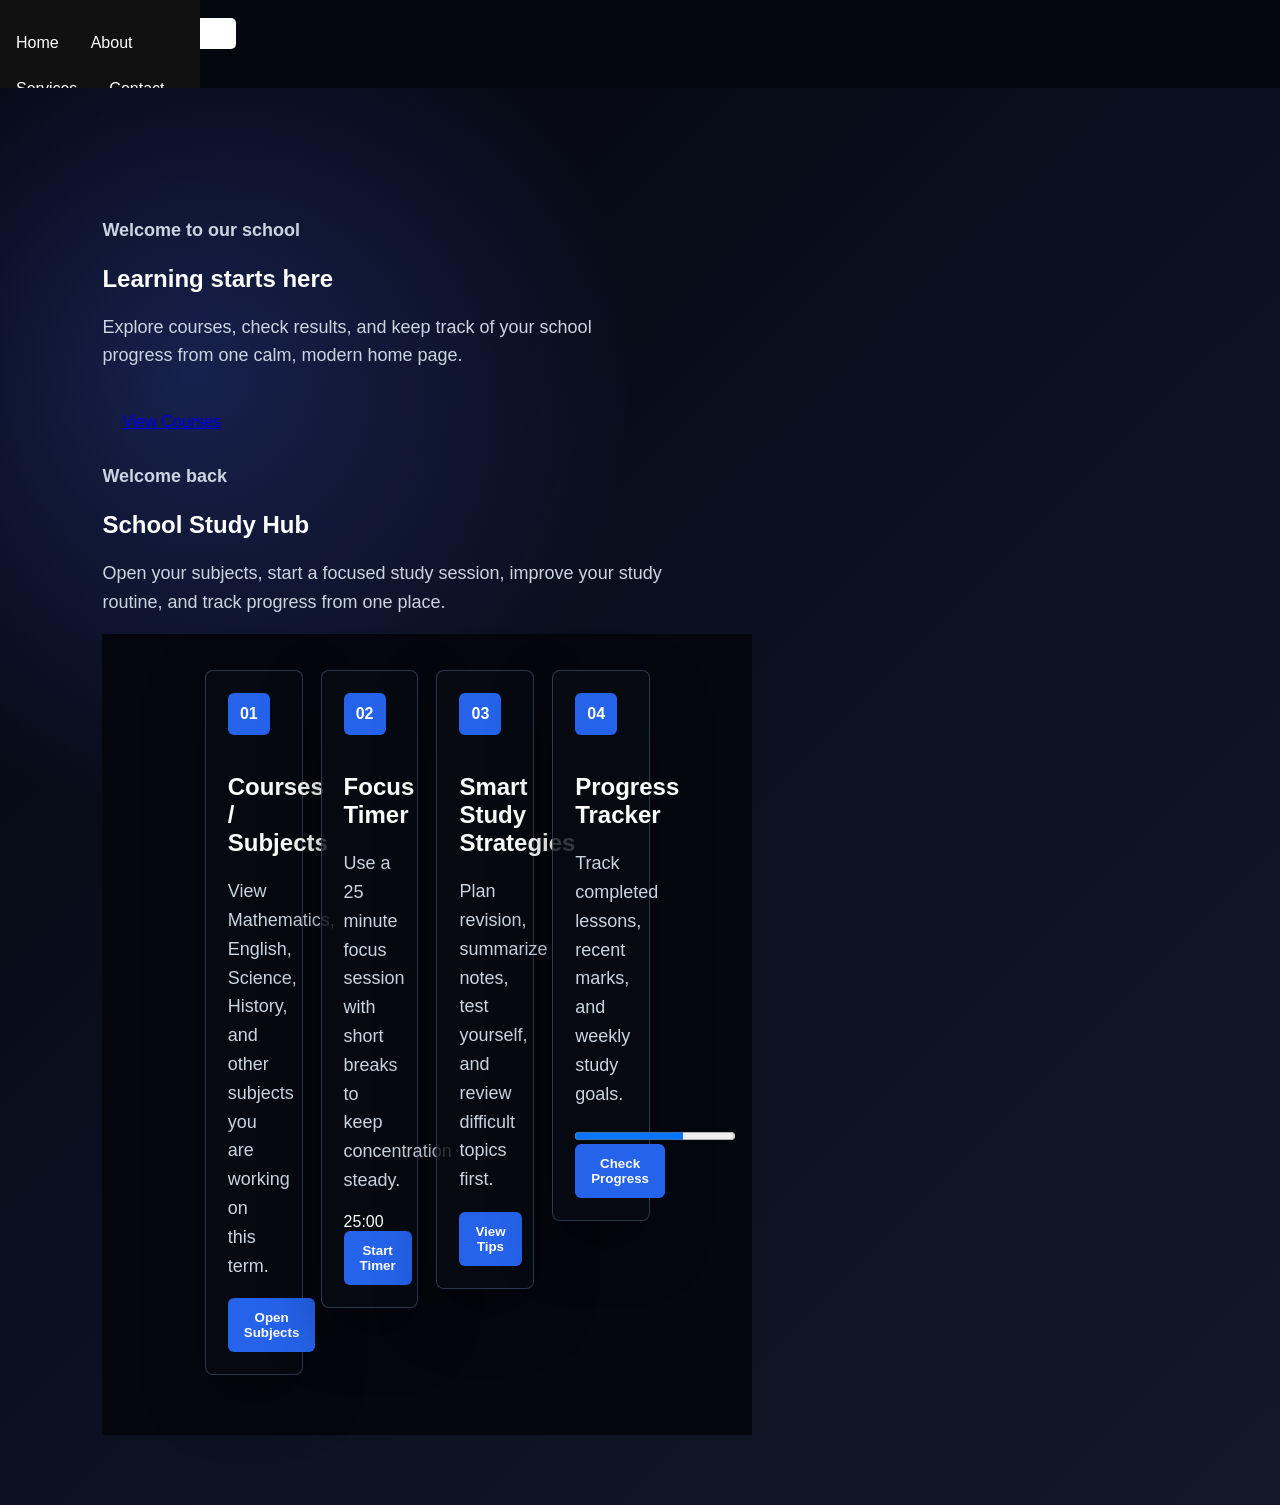
==== home.html @ e8dd84e2 "initial commit" ====
<!DOCTYPE html>
<html lang="en">
<head>
    <meta charset="UTF-8">
    <meta name="viewport" content="width=device-width, initial-scale=1.0">
    <title>Document</title>
    <link rel="stylesheet" href="home.css">
</head>
<body>

    <nav class="sidebar">
        <ul>
            <li class="dropdown">
                <a id="home" href="#">Home</a>
                <div class="dropdown-content">
                    <a href="#">Courses</a>
                    <a href="#">Dashboard</a>
                    <a href="#">Results</a>
                    <a href="#">Concentration Time</a>
                </div>
            </li>
            <li><a href="#">About</a></li>
            <li><a href="#">Services</a></li>
            <li><a href="#">Contact</a></li>
        </ul>
    </nav>
    <nav class="navbar">
        
        <a class="brand" id="home" href="#">Study Hub</a>
        <form class="search-bar" id="searchForm">
            <button type="submit" class="search-icon" aria-label="Search">&#128269;</button>
            <input id="searchInput" type="search" placeholder="Search subjects...">
        </form>
        <button class="theme-toggle" id="themeToggle" type="button">Light mode</button>
    </nav>

    <main class="hero">
        </div>

        <section class="hero-content">
            <p class="eyebrow">Welcome to our school</p>
            <h1>Learning starts here</h1>
            <p>Explore courses, check results, and keep track of your school progress from one calm, modern home page.</p>
            <a class="hero-button" href="#">View Courses</a>
            <p class="eyebrow">Welcome back</p>
            <h1>School Study Hub</h1>
            <p>Open your subjects, start a focused study session, improve your study routine, and track progress from one place.</p>
            <div id="div1">
    <section class="dashboard" aria-label="Study tools">
        <article class="card" data-title="courses subjects mathematics english science history">
            <span class="card-icon">01</span>
            <h2>Courses / Subjects</h2>
            <p>View Mathematics, English, Science, History, and other subjects you are working on this term.</p>
            <button type="button">Open Subjects</button>
        </article>
        </div1>
<div id="div2">
        <article class="card" data-title="focus timer concentration pomodoro study time">
            <span class="card-icon">02</span>
            <h2>Focus Timer</h2>
            <p>Use a 25 minute focus session with short breaks to keep concentration steady.</p>
            <div class="timer" id="timer">25:00</div>
            <button type="button" id="timerButton">Start Timer</button>
        </article>
        </div>
<div id="div3">
        <article class="card" data-title="smart study strategies notes revision planning">
            <span class="card-icon">03</span>
            <h2>Smart Study Strategies</h2>
            <p>Plan revision, summarize notes, test yourself, and review difficult topics first.</p>
            <button type="button">View Tips</button>
        </article>
        </div>
<div id="div4">
        <article class="card" data-title="progress tracker marks dashboard results goals">
            <span class="card-icon">04</span>
            <h2>Progress Tracker</h2>
            <p>Track completed lessons, recent marks, and weekly study goals.</p>
            <progress value="68" max="100"></progress>
            <button type="button">Check Progress</button>
        </article>
    </section>
</div >
        </section>
    </main>


</body>
</html>

<script src="home.js">
    const home=document.getElementById("home"); 
    home.addEventListener("click",function(){
        alert("welcome to home page");
    });
    setTimeout(function(){
        alert("welcome to home page");
    },5000);


</script>
</html>
---- home.css ----
*{
    box-sizzing: border-box;
}


:root {
    --bg: #05070f;
    --surface: rgba(8, 10, 18, 0.82);
    --surface-strong: #111827;
    --text: #ffffff;
    --muted: #cbd5e1;
    --accent: #2563eb;
    --accent-strong: #1d4ed8;
    --border: rgba(147, 197, 253, 0.25);
    --card-shadow: 0 24px 60px rgba(0, 0, 0, 0.36);
}

body.light-mode {
    --bg: #eef4ff;
    --surface: rgba(255, 255, 255, 0.86);
    --surface-strong: #ffffff;
    --text: #0f172a;
    --muted: #475569;
    --accent: #1d4ed8;
    --accent-strong: #1e40af;
    --border: rgba(37, 99, 235, 0.2);
    --card-shadow: 0 18px 44px rgba(30, 64, 175, 0.14);
}


body {
    background-color: #223175;
    margin: 0;
    min-height: 100vh;
    font-family: Arial, Helvetica, sans-serif;
    color: white;
    background: #05070f;
    color: var(--text);
    background: var(--bg);
    overflow-x: hidden;
}
@keyframes body {
    from{
        transform: translateY(-100px);
    }
    to{
        transform: translateY(0px);
    }
}
div1 {
    float: left;
    display: flex;
    gap: 18px;
    justify-content: center;
    align-content: start;
    padding: 36px 8vw 60px;
}
div2 {
    padding: 10px;
    display: flex;
    gap: 18px;
    justify-content: center;
    align-content: start;
    padding: 36px 8vw 60px;
}

.div3 {
  float: left;
  padding: 10px;  
  border: 3px solid green;
}
.div4 {
  
  padding: 10px;  
  border: 3px solid green;
}

ul {
    list-style-type: none;
    margin: 0;
    padding: 0;
    background-color: #111;
}

ul li {
    float: left;
}

ul li a {
    display: block;
    color: white;
    text-align: center;
    padding: 14px 16px;
    text-decoration: none;
}

ul li a:hover {
    background-color: #111;
    
}

.dropdown {
    position: relative;
}
.search-bar input:focus {
    border-color: var(--accent);
    box-shadow: 0 0 0 3px rgba(37, 99, 235, 0.2);
}

.dropdown-content {
    display: none;
    position: absolute;
    background-color: #f9f9f9;
    min-width: 180px;
    box-shadow: 0px 8px 16px rgba(0,0,0,0.2);
    z-index: 1;
}

.dropdown-content {
    display: none;
}

.sidebar {
    position: fixed;
    top: 0;
    left: 0;
    width: 200px;
    height: 100%;
    background-color: #111;
    padding-top: 20px;
}
.sidebar 
.search-icon {
    position: absolute;
    top: 100%;
    left: 0;
    min-width: 190px;
    background-color: #f6f8ff;
    box-shadow: 0 16px 30px rgba(0, 0, 0, 0.28);
    z-index: 20;
    top: 50%;
    left: 6px;
    transform: translateY(-50%);
    width: 32px;
    height: 32px;
    color: var(--muted);
    background: transparent;
    border: 0;
    cursor: pointer;
}
.dropdown-content a {
    color: #0b1020;
    padding: 13px 16px;
    text-align: left;
}
button {
    border: 0;
    border-radius: 6px;
    cursor: pointer;
    font-weight: bold;
}
.dropdown-content a:hover {
    background-color: #dbeafe;
}
.theme-toggle,
.card button {
    padding: 12px 16px;
    color: #ffffff;
    background: var(--accent);
}
.dropdown:hover .dropdown-content {
    display: block;
}
.theme-toggle:hover,
.card button:hover {
    background: var(--accent-strong);
}
.search-item {
    float: right;
    padding: 9px 16px;
}

.search-bar {
    display: flex;
    gap: 6px;
}

.search-bar input {
    padding: 8px 10px;
    border: none;
    border-radius: 5px;
    outline: none;
}

.search-bar button {
    padding: 8px 12px;
    border: none;
    border-radius: 5px;
    background-color: #4360e6;
    color: white;
    cursor: pointer;
}

.search-bar button:hover {
    background-color: #2742b8;
}

body.light-mode .hero {
    background:
        radial-gradient(circle at 15% 20%, rgba(67, 96, 230, 0.18), transparent 28%),
        radial-gradient(circle at 80% 70%, rgba(96, 165, 250, 0.25), transparent 34%),
        linear-gradient(135deg, #eaf1ff 0%, #f8fbff 48%, #dbeafe 100%);
}


.hero {
    position: relative;
    display: flex;
    align-items: center;
    min-height: 100vh;
    padding: 110px 8vw 60px;
    min-height: 72vh;
    padding: 110px 8vw 70px;
    overflow: hidden;
    background:
        radial-gradient(circle at 15% 20%, rgba(67, 96, 230, 0.28), transparent 28%),
        linear-gradient(135deg, #03040a 0%, #0b1020 45%, #111827 100%);
}

.hero-content {
    position: relative;
    z-index: 2;
    max-width: 620px;
    max-width: 650px;
}

.eyebrow {
    font-weight: bold;
}

body.light-mode .eyebrow {
    color: #1d4ed8;
}

.hero-content p {
    max-width: 520px;
    color: #cbd5e1;
    max-width: 560px;
    color: var(--muted);
    font-size: 18px;
    line-height: 1.6;
}

.hero-button {
    display: inline-block;
    margin-top: 12px;
    padding: 13px 20px;
}
.dashboard {
    display: grid;
    grid-template-columns: repeat(4, minmax(0, 1fr));
    gap: 18px;
    padding: 36px 8vw 60px;
    background: var(--bg);
}

.card {
    min-height: 280px;
    padding: 22px;
    background: var(--surface);
    border: 1px solid var(--border);
    border-radius: 8px;
    box-shadow: var(--card-shadow);
}

.card.is-hidden {
    display: none;
}

.card-icon {
    display: inline-flex;
    align-items: center;
    justify-content: center;
    width: 42px;
    height: 42px;
    margin-bottom: 18px;
    color: #ffffff;
    background: var(--accent);
    border-radius: 6px;
    color: white;
    background: #2563eb;
    text-decoration: none;
    font-weight: bold;
}
@media (max-width: 980px) {
    .dashboard {
        grid-template-columns: repeat(2, minmax(0, 1fr));
    }
}

@media (max-width: 760px) {
    .navbar ul {
        padding: 0;
    }
 .navbar {
        flex-wrap: wrap;
        padding: 12px 18px;
    }
 .hero {
        align-items: flex-end;
        padding-bottom: 70px;
        min-height: 78vh;
        padding: 150px 18px 54px;
    }

    .dashboard {
        grid-template-columns: 1fr;
        padding: 28px 18px 42px;
    }
.box-wave {
        gap: 13px;
        justify-content: center;
        align-content: start;
        padding: 130px 0 0;
        padding: 160px 0 0;
        transform: perspective(800px) rotateX(58deg) rotateZ(-14deg);
    }



}
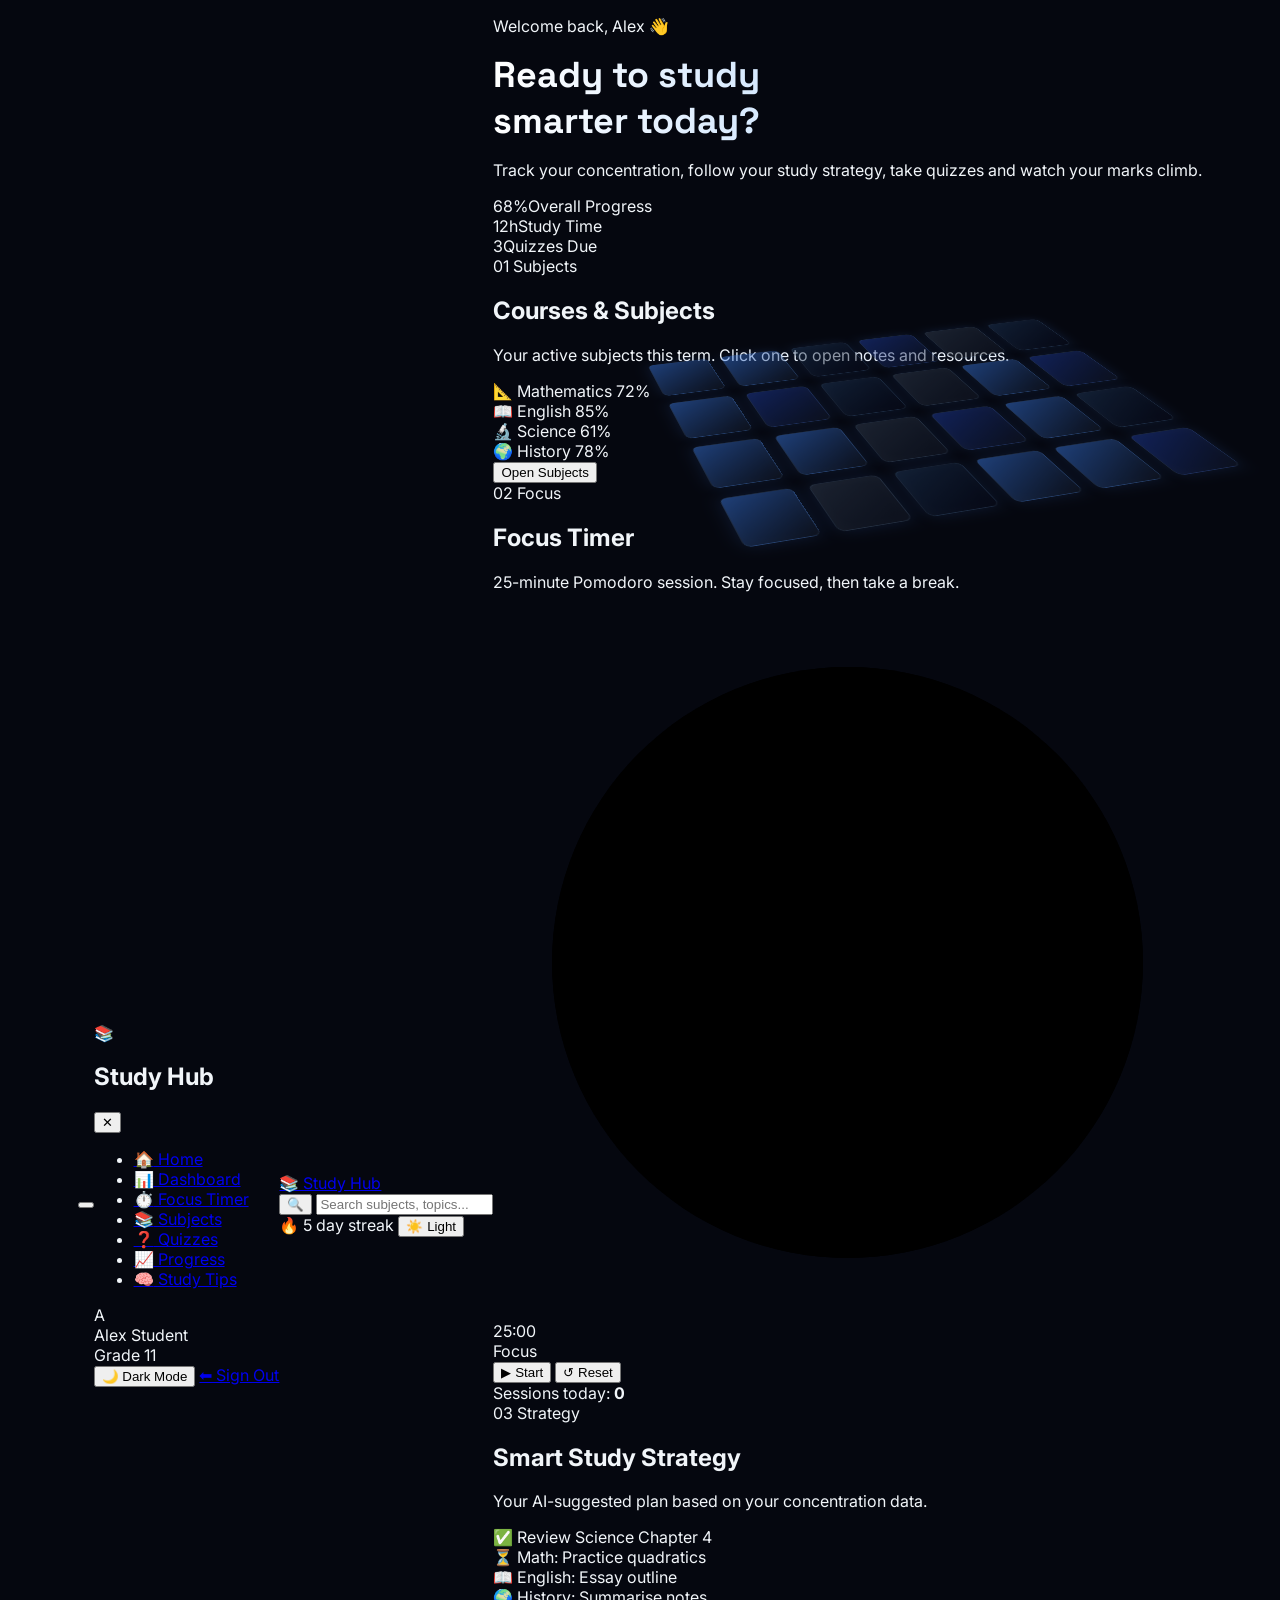
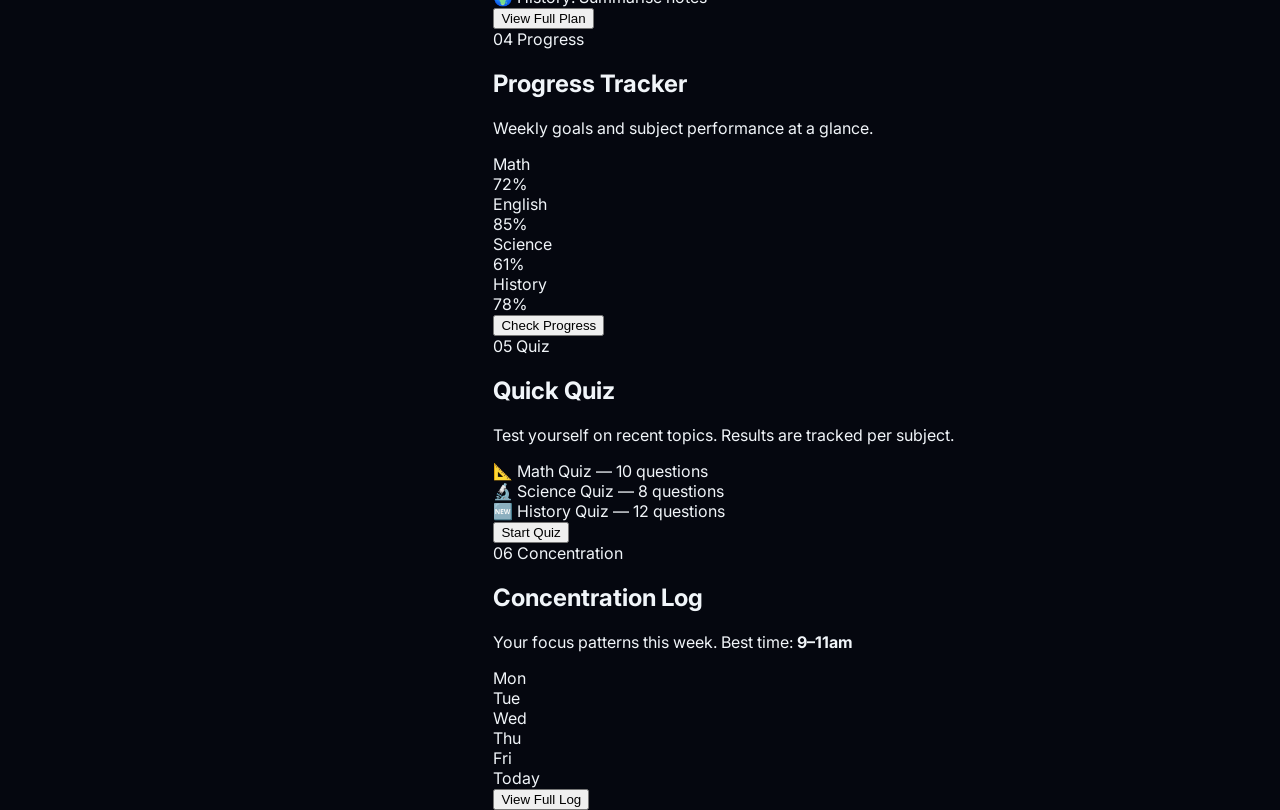
==== commit ccf4ed98: "Describe changes" ====
--- a/home.html
+++ b/home.html
@@ -1,102 +1,211 @@
 <!DOCTYPE html>
 <html lang="en">
 <head>
-    <meta charset="UTF-8">
-    <meta name="viewport" content="width=device-width, initial-scale=1.0">
-    <title>Document</title>
-    <link rel="stylesheet" href="home.css">
+  <meta charset="UTF-8">
+  <meta name="viewport" content="width=device-width, initial-scale=1.0">
+  <title>Study Hub — Home</title>
+  <link rel="stylesheet" href="index.css">
+  <link rel="preconnect" href="https://fonts.googleapis.com">
+  <link href="https://fonts.googleapis.com/css2?family=Space+Grotesk:wght@400;500;600;700&family=Inter:wght@400;500&display=swap" rel="stylesheet">
 </head>
 <body>
-
-    <nav class="sidebar">
-        <ul>
-            <li class="dropdown">
-                <a id="home" href="#">Home</a>
-                <div class="dropdown-content">
-                    <a href="#">Courses</a>
-                    <a href="#">Dashboard</a>
-                    <a href="#">Results</a>
-                    <a href="#">Concentration Time</a>
-                </div>
-            </li>
-            <li><a href="#">About</a></li>
-            <li><a href="#">Services</a></li>
-            <li><a href="#">Contact</a></li>
-        </ul>
-    </nav>
-    <nav class="navbar">
-        
-        <a class="brand" id="home" href="#">Study Hub</a>
-        <form class="search-bar" id="searchForm">
-            <button type="submit" class="search-icon" aria-label="Search">&#128269;</button>
-            <input id="searchInput" type="search" placeholder="Search subjects...">
-        </form>
-        <button class="theme-toggle" id="themeToggle" type="button">Light mode</button>
-    </nav>
-
-    <main class="hero">
-        </div>
-
-        <section class="hero-content">
-            <p class="eyebrow">Welcome to our school</p>
-            <h1>Learning starts here</h1>
-            <p>Explore courses, check results, and keep track of your school progress from one calm, modern home page.</p>
-            <a class="hero-button" href="#">View Courses</a>
-            <p class="eyebrow">Welcome back</p>
-            <h1>School Study Hub</h1>
-            <p>Open your subjects, start a focused study session, improve your study routine, and track progress from one place.</p>
-            <div id="div1">
-    <section class="dashboard" aria-label="Study tools">
-        <article class="card" data-title="courses subjects mathematics english science history">
-            <span class="card-icon">01</span>
-            <h2>Courses / Subjects</h2>
-            <p>View Mathematics, English, Science, History, and other subjects you are working on this term.</p>
-            <button type="button">Open Subjects</button>
-        </article>
-        </div1>
-<div id="div2">
-        <article class="card" data-title="focus timer concentration pomodoro study time">
-            <span class="card-icon">02</span>
-            <h2>Focus Timer</h2>
-            <p>Use a 25 minute focus session with short breaks to keep concentration steady.</p>
+ 
+  <!-- Animated background -->
+  <div class="box-wave" aria-hidden="true">
+    <span style="--i:0"></span><span style="--i:1"></span><span style="--i:2"></span>
+    <span style="--i:3"></span><span style="--i:4"></span><span style="--i:5"></span>
+    <span style="--i:6"></span><span style="--i:7"></span><span style="--i:8"></span>
+    <span style="--i:9"></span><span style="--i:10"></span><span style="--i:11"></span>
+    <span style="--i:12"></span><span style="--i:13"></span><span style="--i:14"></span>
+    <span style="--i:15"></span><span style="--i:16"></span><span style="--i:17"></span>
+    <span style="--i:18"></span><span style="--i:19"></span><span style="--i:20"></span>
+    <span style="--i:21"></span><span style="--i:22"></span><span style="--i:23"></span>
+  </div>
+ 
+  <!-- Hamburger (mobile) -->
+  <button class="hamburger" id="hamburger" aria-label="Toggle sidebar">
+    <span></span><span></span><span></span>
+  </button>
+ 
+  <!-- Sidebar -->
+  <nav class="sidebar" id="sidebar">
+    <div class="sidebar-header">
+      <span class="sidebar-logo">📚</span>
+      <h2>Study Hub</h2>
+      <button class="close-btn" id="closeSidebar" aria-label="Close sidebar">✕</button>
+    </div>
+    <ul class="sidebar-menu">
+      <li><a href="home.html" class="sidebar-link active"><span class="icon">🏠</span> Home</a></li>
+      <li><a href="#dashboard" class="sidebar-link"><span class="icon">📊</span> Dashboard</a></li>
+      <li><a href="#timer-card" class="sidebar-link"><span class="icon">⏱️</span> Focus Timer</a></li>
+      <li><a href="#subjects-card" class="sidebar-link"><span class="icon">📚</span> Subjects</a></li>
+      <li><a href="#quiz-card" class="sidebar-link"><span class="icon">❓</span> Quizzes</a></li>
+      <li><a href="#progress-card" class="sidebar-link"><span class="icon">📈</span> Progress</a></li>
+      <li><a href="#strategy-card" class="sidebar-link"><span class="icon">🧠</span> Study Tips</a></li>
+    </ul>
+    <div class="sidebar-footer">
+      <div class="user-info">
+        <div class="avatar">A</div>
+        <div>
+          <div class="user-name">Alex Student</div>
+          <div class="user-grade">Grade 11</div>
+        </div>
+      </div>
+      <button class="theme-toggle-sidebar" id="themeToggleSidebar" type="button">🌙 Dark Mode</button>
+      <a href="login.html" class="logout-btn">⬅ Sign Out</a>
+    </div>
+  </nav>
+ 
+  <!-- Navbar -->
+  <nav class="navbar" id="navbar">
+    <a class="brand" href="home.html">📚 Study Hub</a>
+    <form class="search-bar" id="searchForm" onsubmit="return false;">
+      <button type="submit" class="search-icon" aria-label="Search">🔍</button>
+      <input id="searchInput" type="search" placeholder="Search subjects, topics...">
+    </form>
+    <div class="nav-actions">
+      <span class="streak-badge">🔥 5 day streak</span>
+      <button class="theme-toggle" id="themeToggle" type="button">☀️ Light</button>
+    </div>
+  </nav>
+ 
+  <!-- Main content -->
+  <main class="main-content">
+ 
+    <!-- Hero -->
+    <section class="hero">
+      <div class="hero-text">
+        <p class="eyebrow">Welcome back, Alex 👋</p>
+        <h1>Ready to study<br><span class="accent-text">smarter today?</span></h1>
+        <p class="hero-sub">Track your concentration, follow your study strategy, take quizzes and watch your marks climb.</p>
+        <div class="hero-stats">
+          <div class="stat"><span class="stat-num">68%</span><span class="stat-label">Overall Progress</span></div>
+          <div class="stat"><span class="stat-num">12h</span><span class="stat-label">Study Time</span></div>
+          <div class="stat"><span class="stat-num">3</span><span class="stat-label">Quizzes Due</span></div>
+        </div>
+      </div>
+    </section>
+ 
+    <!-- Search results -->
+    <div id="searchResults" class="search-results" style="display:none;"></div>
+ 
+    <!-- Dashboard cards -->
+    <section class="dashboard" id="dashboard" aria-label="Study tools">
+ 
+      <!-- 01 Subjects -->
+      <article class="card" id="subjects-card" data-title="courses subjects mathematics english science history">
+        <div class="card-header">
+          <span class="card-num">01</span>
+          <span class="card-tag">Subjects</span>
+        </div>
+        <h2>Courses &amp; Subjects</h2>
+        <p>Your active subjects this term. Click one to open notes and resources.</p>
+        <div class="subject-list">
+          <div class="subject-chip math">📐 Mathematics <span class="chip-score">72%</span></div>
+          <div class="subject-chip eng">📖 English <span class="chip-score">85%</span></div>
+          <div class="subject-chip sci">🔬 Science <span class="chip-score">61%</span></div>
+          <div class="subject-chip hist">🌍 History <span class="chip-score">78%</span></div>
+        </div>
+        <button type="button" class="card-btn">Open Subjects</button>
+      </article>
+ 
+      <!-- 02 Focus Timer -->
+      <article class="card" id="timer-card" data-title="focus timer concentration pomodoro study time">
+        <div class="card-header">
+          <span class="card-num">02</span>
+          <span class="card-tag">Focus</span>
+        </div>
+        <h2>Focus Timer</h2>
+        <p>25-minute Pomodoro session. Stay focused, then take a break.</p>
+        <div class="timer-ring">
+          <svg viewBox="0 0 120 120">
+            <circle class="ring-bg" cx="60" cy="60" r="50"/>
+            <circle class="ring-fill" id="ringFill" cx="60" cy="60" r="50"/>
+          </svg>
+          <div class="timer-center">
             <div class="timer" id="timer">25:00</div>
-            <button type="button" id="timerButton">Start Timer</button>
-        </article>
-        </div>
-<div id="div3">
-        <article class="card" data-title="smart study strategies notes revision planning">
-            <span class="card-icon">03</span>
-            <h2>Smart Study Strategies</h2>
-            <p>Plan revision, summarize notes, test yourself, and review difficult topics first.</p>
-            <button type="button">View Tips</button>
-        </article>
-        </div>
-<div id="div4">
-        <article class="card" data-title="progress tracker marks dashboard results goals">
-            <span class="card-icon">04</span>
-            <h2>Progress Tracker</h2>
-            <p>Track completed lessons, recent marks, and weekly study goals.</p>
-            <progress value="68" max="100"></progress>
-            <button type="button">Check Progress</button>
-        </article>
+            <div class="timer-label" id="timerLabel">Focus</div>
+          </div>
+        </div>
+        <div class="timer-controls">
+          <button type="button" id="timerButton" class="card-btn">▶ Start</button>
+          <button type="button" id="timerReset" class="card-btn-ghost">↺ Reset</button>
+        </div>
+        <div class="session-count">Sessions today: <strong id="sessionCount">0</strong></div>
+      </article>
+ 
+      <!-- 03 Smart Study Strategy -->
+      <article class="card" id="strategy-card" data-title="smart study strategies notes revision planning">
+        <div class="card-header">
+          <span class="card-num">03</span>
+          <span class="card-tag">Strategy</span>
+        </div>
+        <h2>Smart Study Strategy</h2>
+        <p>Your AI-suggested plan based on your concentration data.</p>
+        <div class="strategy-list">
+          <div class="strategy-item done">✅ Review Science Chapter 4</div>
+          <div class="strategy-item active">⏳ Math: Practice quadratics</div>
+          <div class="strategy-item pending">📖 English: Essay outline</div>
+          <div class="strategy-item pending">🌍 History: Summarise notes</div>
+        </div>
+        <button type="button" class="card-btn">View Full Plan</button>
+      </article>
+ 
+      <!-- 04 Progress Tracker -->
+      <article class="card" id="progress-card" data-title="progress tracker marks dashboard results goals">
+        <div class="card-header">
+          <span class="card-num">04</span>
+          <span class="card-tag">Progress</span>
+        </div>
+        <h2>Progress Tracker</h2>
+        <p>Weekly goals and subject performance at a glance.</p>
+        <div class="progress-bars">
+          <div class="prog-row"><span>Math</span><div class="prog-bar"><div class="prog-fill math-fill" style="width:72%"></div></div><span>72%</span></div>
+          <div class="prog-row"><span>English</span><div class="prog-bar"><div class="prog-fill eng-fill" style="width:85%"></div></div><span>85%</span></div>
+          <div class="prog-row"><span>Science</span><div class="prog-bar"><div class="prog-fill sci-fill" style="width:61%"></div></div><span>61%</span></div>
+          <div class="prog-row"><span>History</span><div class="prog-bar"><div class="prog-fill hist-fill" style="width:78%"></div></div><span>78%</span></div>
+        </div>
+        <button type="button" class="card-btn">Check Progress</button>
+      </article>
+ 
+      <!-- 05 Quiz -->
+      <article class="card" id="quiz-card" data-title="quiz test yourself practice questions">
+        <div class="card-header">
+          <span class="card-num">05</span>
+          <span class="card-tag">Quiz</span>
+        </div>
+        <h2>Quick Quiz</h2>
+        <p>Test yourself on recent topics. Results are tracked per subject.</p>
+        <div class="quiz-preview">
+          <div class="quiz-subject">📐 Math Quiz — 10 questions</div>
+          <div class="quiz-subject">🔬 Science Quiz — 8 questions</div>
+          <div class="quiz-subject new-badge">🆕 History Quiz — 12 questions</div>
+        </div>
+        <button type="button" class="card-btn">Start Quiz</button>
+      </article>
+ 
+      <!-- 06 Concentration Log -->
+      <article class="card" id="conc-card" data-title="concentration log focus data study sessions">
+        <div class="card-header">
+          <span class="card-num">06</span>
+          <span class="card-tag">Concentration</span>
+        </div>
+        <h2>Concentration Log</h2>
+        <p>Your focus patterns this week. Best time: <strong>9–11am</strong></p>
+        <div class="conc-bars">
+          <div class="conc-col"><div class="conc-fill" style="height:60%"></div><span>Mon</span></div>
+          <div class="conc-col"><div class="conc-fill high" style="height:90%"></div><span>Tue</span></div>
+          <div class="conc-col"><div class="conc-fill" style="height:45%"></div><span>Wed</span></div>
+          <div class="conc-col"><div class="conc-fill high" style="height:80%"></div><span>Thu</span></div>
+          <div class="conc-col"><div class="conc-fill" style="height:55%"></div><span>Fri</span></div>
+          <div class="conc-col today"><div class="conc-fill today-fill" style="height:30%"></div><span>Today</span></div>
+        </div>
+        <button type="button" class="card-btn">View Full Log</button>
+      </article>
+ 
     </section>
-</div >
-        </section>
-    </main>
-
-
+  </main>
+ 
+  <script src="home.js"></script>
 </body>
-</html>
-
-<script src="home.js">
-    const home=document.getElementById("home"); 
-    home.addEventListener("click",function(){
-        alert("welcome to home page");
-    });
-    setTimeout(function(){
-        alert("welcome to home page");
-    },5000);
-
-
-</script>
 </html>
--- a/index.css
+++ b/index.css
@@ -0,0 +1,182 @@
+*, *::before, *::after { box-sizing: border-box; }
+ 
+:root {
+  --bg: #05070f;
+  --surface: rgba(15, 20, 35, 0.88);
+  --text: #f1f5f9;
+  --muted: #94a3b8;
+  --accent: #3b82f6;
+  --accent-strong: #2563eb;
+  --accent-glow: rgba(59,130,246,0.25);
+  --border: rgba(99,155,255,0.18);
+}
+ 
+body {
+  margin: 0;
+  min-height: 100vh;
+  background: var(--bg);
+  font-family: 'Inter', sans-serif;
+  color: var(--text);
+  display: flex;
+  align-items: center;
+  justify-content: center;
+  overflow-x: hidden;
+}
+ 
+/* ===== BOUNCING BACKGROUND ===== */
+.box-wave {
+  position: fixed;
+  inset: 0;
+  z-index: 0;
+  display: grid;
+  grid-template-columns: repeat(6, 72px);
+  gap: 16px;
+  justify-content: end;
+  align-content: center;
+  padding-right: 6vw;
+  opacity: 0.45;
+  pointer-events: none;
+  transform: perspective(900px) rotateX(56deg) rotateZ(-14deg);
+}
+.box-wave span {
+  width: 72px; height: 72px;
+  border-radius: 8px;
+  background: linear-gradient(145deg, #3b82f6, #101827);
+  border: 1px solid rgba(147,197,253,0.25);
+  box-shadow: 0 0 18px rgba(59,130,246,0.3), inset 0 0 18px rgba(255,255,255,0.04);
+  animation: waveBox 3.4s ease-in-out infinite;
+  animation-delay: calc(var(--i) * -0.17s);
+}
+.box-wave span:nth-child(3n) { background: linear-gradient(145deg, #1e3a5f, #020617); }
+.box-wave span:nth-child(4n) { background: linear-gradient(145deg, #1e40af, #0f172a); }
+.box-wave span:nth-child(5n) { background: linear-gradient(145deg, #334155, #111827); }
+ 
+@keyframes waveBox {
+  0%, 100% { transform: translateY(0) scale(0.92); opacity: 0.5; }
+  50%       { transform: translateY(-65px) scale(1.07); opacity: 1; }
+}
+ 
+/* ===== LAYOUT ===== */
+.page {
+  position: relative;
+  z-index: 2;
+  width: 100%;
+  min-height: 100vh;
+  display: flex;
+  align-items: center;
+  justify-content: center;
+  padding: 40px 20px;
+}
+ 
+.landing-card {
+  background: var(--surface);
+  border: 1px solid var(--border);
+  border-radius: 24px;
+  padding: 52px 44px;
+  width: 100%;
+  max-width: 480px;
+  backdrop-filter: blur(18px);
+  box-shadow: 0 28px 72px rgba(0,0,0,0.55);
+  text-align: center;
+  display: flex;
+  flex-direction: column;
+  align-items: center;
+  gap: 18px;
+  animation: cardIn 0.5s ease-out both;
+}
+@keyframes cardIn {
+  from { opacity: 0; transform: translateY(28px); }
+  to   { opacity: 1; transform: translateY(0); }
+}
+ 
+.logo { font-size: 52px; line-height: 1; }
+ 
+h1 {
+  font-family: 'Space Grotesk', sans-serif;
+  font-size: 36px;
+  font-weight: 700;
+  margin: 0;
+  background: linear-gradient(90deg, #fff, #93c5fd);
+  -webkit-background-clip: text;
+  -webkit-text-fill-color: transparent;
+}
+ 
+.tagline {
+  color: var(--muted);
+  font-size: 15px;
+  line-height: 1.65;
+  max-width: 360px;
+  margin: 0;
+}
+ 
+.feature-row {
+  display: grid;
+  grid-template-columns: 1fr 1fr;
+  gap: 10px;
+  width: 100%;
+}
+.feature {
+  display: flex;
+  align-items: center;
+  gap: 8px;
+  background: rgba(255,255,255,0.04);
+  border: 1px solid var(--border);
+  border-radius: 10px;
+  padding: 10px 14px;
+  font-size: 13px;
+  font-weight: 500;
+  color: var(--muted);
+}
+.feature span { color: var(--text); }
+ 
+.cta-row {
+  display: flex;
+  gap: 12px;
+  width: 100%;
+}
+ 
+.btn-primary {
+  flex: 1;
+  padding: 14px;
+  background: var(--accent);
+  color: #fff;
+  border: none;
+  border-radius: 12px;
+  font-size: 15px;
+  font-weight: 700;
+  font-family: 'Space Grotesk', sans-serif;
+  text-decoration: none;
+  text-align: center;
+  transition: background 0.2s, transform 0.1s;
+}
+.btn-primary:hover { background: var(--accent-strong); transform: scale(1.01); }
+ 
+.btn-secondary {
+  flex: 1;
+  padding: 14px;
+  background: transparent;
+  color: var(--text);
+  border: 1px solid var(--border);
+  border-radius: 12px;
+  font-size: 15px;
+  font-weight: 600;
+  font-family: 'Space Grotesk', sans-serif;
+  text-decoration: none;
+  text-align: center;
+  transition: all 0.2s;
+}
+.btn-secondary:hover { border-color: var(--accent); color: var(--accent); }
+ 
+.already {
+  font-size: 13px;
+  color: var(--muted);
+  margin: 0;
+}
+.already a { color: var(--accent); text-decoration: none; font-weight: 600; }
+.already a:hover { text-decoration: underline; }
+ 
+@media (max-width: 480px) {
+  .landing-card { padding: 36px 22px; border-radius: 18px; }
+  h1 { font-size: 28px; }
+  .cta-row { flex-direction: column; }
+}
